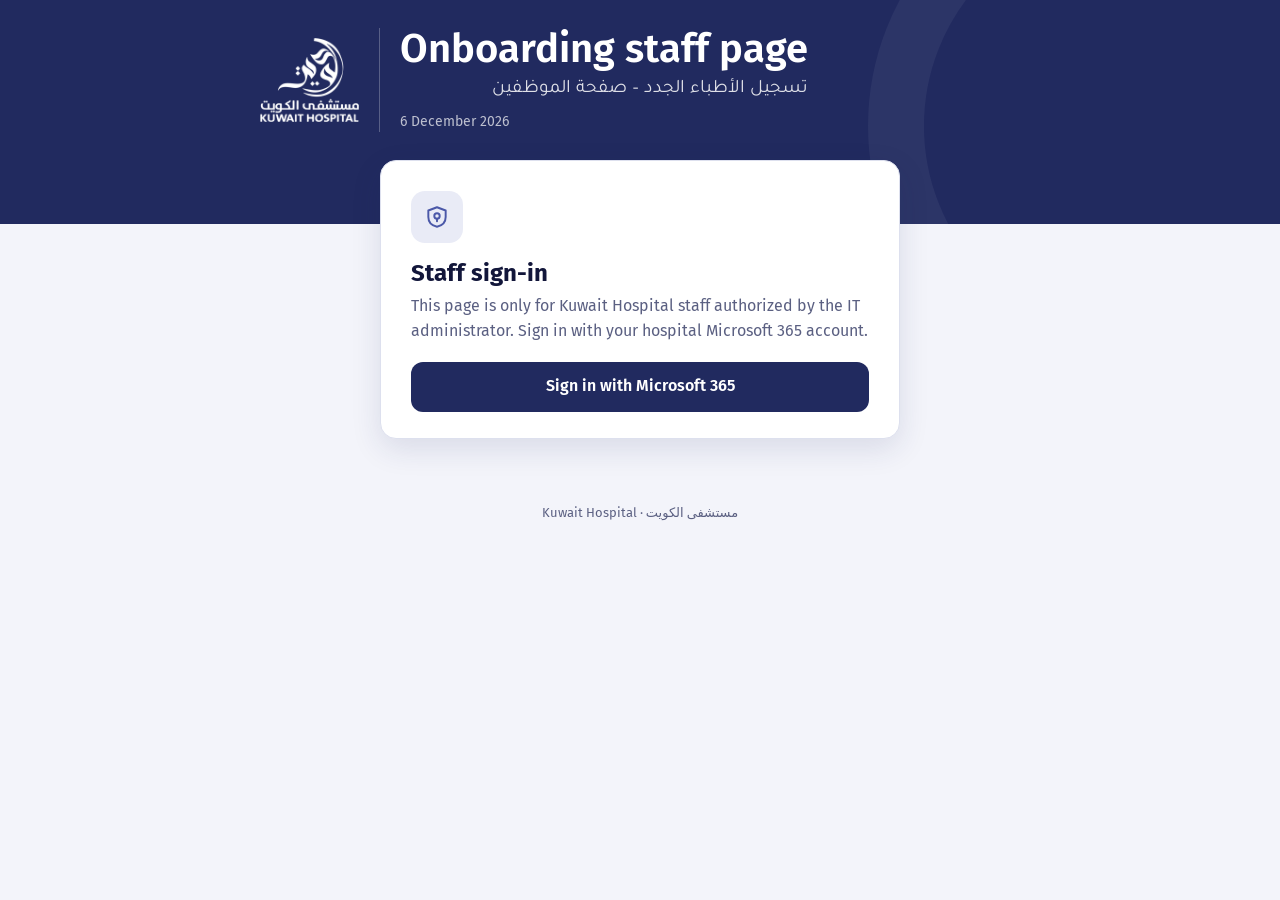
==== hr.html @ 42d32848 "Add files via upload" ====
<!DOCTYPE html>
<html lang="en">
<head>
<meta charset="utf-8">
<meta name="viewport" content="width=device-width,initial-scale=1">
<title>Onboarding Staff Page – Kuwait Hospital</title>
<meta name="robots" content="noindex,nofollow">
<link rel="icon" type="image/png" href="logo-navy.png">
<link rel="preconnect" href="https://fonts.googleapis.com">
<link rel="preconnect" href="https://fonts.gstatic.com" crossorigin>
<link href="https://fonts.googleapis.com/css2?family=Fira+Sans:wght@400;500;600;700&family=Tajawal:wght@400;500;700&display=swap" rel="stylesheet">
<link rel="stylesheet" href="style.css?v=20261116d">
<style>
main.wide{max-width:1000px}
.toolbar{display:flex;gap:10px;align-items:center;flex-wrap:wrap;margin-bottom:14px}
.toolbar input{max-width:320px}
.toolbar .sp{flex:1}
.toolbar a.btn{text-decoration:none;min-height:44px;font-size:15px;padding:0 16px}
.count{font-size:14px;color:var(--muted)}
.loading{padding:28px 22px;color:var(--muted);text-align:center}
</style>
</head>
<body>
<header class="cover">
 <div class="top">
  <img src="logo-white.png" alt="Kuwait Hospital">
  <div class="sep"></div>
  <div>
   <h1>Onboarding staff page</h1>
   <div class="ar" lang="ar" dir="rtl">تسجيل الأطباء الجدد – صفحة الموظفين</div>
   <div class="date" id="today"></div>
  </div>
 </div>
</header>

<main class="wide">
 <div class="gate" id="sLogin">
  <div class="ico"><svg width="26" height="26" viewBox="0 0 24 24" fill="none" stroke="currentColor" stroke-width="1.8" stroke-linecap="round" stroke-linejoin="round"><path d="M12 3 4 6v6c0 5 3.5 8 8 9 4.5-1 8-4 8-9V6z"/><circle cx="12" cy="11" r="2.5"/><path d="M12 13.5V16"/></svg></div>
  <h2>Staff sign-in</h2>
  <p>This page is only for Kuwait Hospital staff authorized by the IT administrator. Sign in with your hospital Microsoft 365 account.</p>
  <button class="btn" type="button" id="msBtn" style="margin-top:0"><span class="spin"></span><span>Sign in with Microsoft 365</span></button>
  <div class="alert err" id="sErr"></div>
 </div>

 <div id="sApp" style="display:none">
  <div class="who"><span class="av" id="meAv"></span><span><b id="meN"></b><br><span style="color:var(--muted)" id="meE"></span></span><span class="role" id="meR"></span><button class="btn ghost" type="button" id="outBtn">Sign out</button></div>

  <div class="toolbar">
   <input type="text" id="search" placeholder="Search name or email" aria-label="Search invitees">
   <span class="count" id="count"></span>
   <span class="sp"></span>
   <a class="btn ghost" id="spLink" href="#" target="_blank" rel="noopener">Open SharePoint</a>
   <a class="btn ghost" id="entraLink" href="https://entra.microsoft.com/#view/Microsoft_AAD_IAM/StartboardApplicationsMenuBlade/~/AppAppsPreview" target="_blank" rel="noopener" style="display:none">Manage access</a>
   <button class="btn ghost" type="button" id="refresh" style="min-height:44px;font-size:15px;padding:0 16px">Refresh</button>
  </div>

  <div class="hr">
   <form class="bar2" id="fInv" novalidate>
    <div><label for="invN">Doctor's name</label><input type="text" id="invN" placeholder="Dr. Full Name"></div>
    <div><label for="invE">Email (KH or private)</label><input type="text" id="invE" placeholder="name@gmail.com"></div>
    <button class="btn" type="submit" id="invBtn"><span class="spin"></span><span>Register and send invite</span></button>
    <div class="alert info" id="invOk" style="flex-basis:100%;margin-top:0"></div>
    <div class="alert err" id="invErr" style="flex-basis:100%;margin-top:0"></div>
   </form>
   <table class="stack"><thead><tr><th>Doctor</th><th>Email</th><th>Registered</th><th>Status</th><th></th></tr></thead><tbody id="invRows"></tbody></table>
   <div class="loading" id="loading">Loading…</div>
   <div class="hint2">Only emails listed here can receive a code. The invitation email goes out automatically within a minute. "Submitted" doctors can't open the form again.</div>
  </div>
 </div>
</main>
<footer>Kuwait Hospital · مستشفى الكويت</footer>
<script src="config.js?v=20261116d"></script>
<script src="vendor/msal-browser.min.js"></script>
<script src="hr.js?v=20261116d"></script>
</body>
</html>
---- style.css ----
/* VOICE: calm, clinical, welcoming — a hospital credentialing packet.
   IDEA: a physician's intake folder: navy cover, white pages, tabbed sections.
   PICTURE: the form itself, under a navy cover band carrying the hospital logo.
   COLOUR and TYPE: Kuwait Hospital navy #212A5F, pale indigo paper, indigo accent; Fira Sans + Tajawal.
   LAYOUT: one calm column of section cards, sticky progress bar, success receipt. */
:root{color-scheme:light dark;
--navy:#212A5F;--accent:light-dark(#4B58A8,#A3ADF0);
--bg:light-dark(#F3F4FA,#0A0D24);--card:light-dark(#fff,#12173A);--ink:light-dark(#12163A,#EEF0FA);
--muted:light-dark(#5B6082,#A0A5C8);--line:light-dark(#DDE0EE,#262C5A);--field:light-dark(#F7F8FC,#0F1433);
--soft:light-dark(#E9EBF6,#1A2050);--err:light-dark(#B42318,#FF8A80);--ok:light-dark(#127A3E,#6EE7A0)}
:root[data-theme=light]{color-scheme:light}:root[data-theme=dark]{color-scheme:dark}
*{box-sizing:border-box;min-width:0}
body{margin:0;background:var(--bg);color:var(--ink);font:16px/1.55 "Fira Sans",system-ui,sans-serif;overflow-x:clip}
.ar,[lang=ar]{font-family:"Tajawal","Fira Sans",sans-serif}
header.cover{background:var(--navy);color:#fff;padding:28px max(5vw,16px) 92px;position:relative;overflow:hidden}
.cover::after{content:"";position:absolute;right:-120px;top:-140px;width:420px;height:420px;border-radius:50%;border:56px solid rgba(255,255,255,.05)}
.top{max-width:760px;margin:0 auto;display:flex;align-items:center;gap:20px;position:relative;z-index:1}
.top img{height:84px;width:auto;flex:none}
.top .sep{width:1px;align-self:stretch;background:rgba(255,255,255,.25)}
.top h1{margin:0;font-size:clamp(26px,4.4vw,40px);line-height:1.08;font-weight:600;text-wrap:balance}
.top .ar{font-size:19px;opacity:.85;margin-top:4px}
.top .date{font-size:14px;opacity:.7;margin-top:6px}
main{max-width:760px;margin:-64px auto 0;padding:0 16px 64px;position:relative;z-index:2}
.intro{background:var(--card);border-radius:16px;padding:22px 26px;border:1px solid var(--line);box-shadow:0 10px 30px rgba(33,42,95,.12)}
.intro p{margin:0;color:var(--muted)}
.chips{display:flex;flex-wrap:wrap;gap:8px;margin-top:14px}
.chips span{background:var(--soft);color:var(--accent);font-size:13px;font-weight:500;padding:4px 12px;border-radius:999px}
.prog{position:sticky;top:0;transition:top .25s;z-index:5;background:var(--bg);padding:14px 0 10px;margin-top:6px}
.prog .row{display:flex;justify-content:space-between;font-size:13px;color:var(--muted);margin-bottom:6px}
.bar{height:6px;background:var(--line);border-radius:6px;overflow:hidden}
.bar i{display:block;height:100%;width:0;background:var(--accent);border-radius:6px;transition:width .35s}
section.card{background:var(--card);border:1px solid var(--line);border-radius:16px;margin-top:18px;overflow:hidden}
.sh{display:flex;align-items:center;gap:14px;padding:18px 26px;background:var(--soft);border-bottom:1px solid var(--line)}
.sh b{flex:none;width:36px;height:36px;border-radius:10px;background:var(--navy);color:#fff;display:grid;place-items:center;font-weight:600}
.sh h2{margin:0;font-size:20px;font-weight:600;line-height:1.2}
.sh small{display:block;color:var(--muted);font-size:13px;font-weight:400}
.body{padding:8px 26px 24px}
.q{padding-top:20px}
.q>label,.q>.lbl{display:block;font-weight:500;margin-bottom:4px}
.req{color:var(--err);margin-left:2px}
.opt{color:var(--muted);font-weight:400;font-size:14px}
.hint{font-size:14px;color:var(--muted);margin:0 0 8px}
input[type=text],input[type=number],textarea{width:100%;font:inherit;font-size:16px;color:var(--ink);background:var(--field);border:1.5px solid var(--line);border-radius:10px;padding:11px 14px;min-height:46px;transition:border-color .15s,box-shadow .15s}
textarea{min-height:110px;resize:vertical}
input:focus,textarea:focus{outline:none;border-color:var(--accent);box-shadow:0 0 0 4px color-mix(in srgb,var(--accent) 18%,transparent)}
.bad input,.bad textarea,.bad .drop,.bad .pills{border-color:var(--err)!important}
.msg{display:none;color:var(--err);font-size:14px;margin-top:6px}.bad .msg{display:block}
.pills{display:flex;flex-wrap:wrap;gap:8px;border:1.5px solid transparent;border-radius:12px}
.pills label{cursor:pointer}
.pills input{position:absolute;opacity:0;pointer-events:none}
.pills span{display:inline-flex;align-items:center;min-height:44px;padding:0 18px;border:1.5px solid var(--line);border-radius:999px;background:var(--field);font-weight:500;transition:.15s}
.pills input:checked+span{background:var(--navy);border-color:var(--navy);color:#fff}
.pills input:focus-visible+span{box-shadow:0 0 0 4px color-mix(in srgb,var(--accent) 25%,transparent)}
.three{display:grid;grid-template-columns:repeat(3,minmax(0,1fr));gap:10px}
.three div{position:relative}
.three em{position:absolute;left:12px;top:-9px;background:var(--card);padding:0 6px;font-size:12px;color:var(--muted);font-style:normal}
.drop{border:1.5px dashed color-mix(in srgb,var(--accent) 55%,var(--line));border-radius:12px;background:var(--field);padding:18px;text-align:center;cursor:pointer;transition:.15s;position:relative}
.drop:hover,.drop.over{background:var(--soft);border-color:var(--accent)}
.drop input{position:absolute;inset:0;opacity:0;cursor:pointer}
.drop svg{width:28px;height:28px;color:var(--accent)}
.drop strong{display:block;color:var(--accent);font-weight:600}
.drop small{color:var(--muted);font-size:13px}
.files{list-style:none;margin:8px 0 0;padding:0;display:grid;gap:6px}
.files li{display:flex;align-items:center;gap:10px;background:var(--soft);border-radius:10px;padding:8px 8px 8px 12px;font-size:14px}
.files li span{flex:1;overflow:hidden;text-overflow:ellipsis;white-space:nowrap}
.files li small{color:var(--muted);white-space:nowrap}
.files button{border:0;background:none;color:var(--muted);width:36px;height:36px;border-radius:8px;cursor:pointer;font-size:20px;line-height:1}
.files button:hover{background:var(--line);color:var(--err)}
.actions{display:flex;flex-wrap:wrap;align-items:center;justify-content:space-between;gap:12px;margin-top:22px}
.actions p{margin:0;font-size:13px;color:var(--muted);max-width:420px}
.btn{font:inherit;font-weight:600;font-size:16px;border:0;border-radius:12px;padding:0 28px;min-height:50px;background:var(--navy);color:#fff;cursor:pointer;display:inline-flex;align-items:center;gap:10px;transition:transform .1s,filter .15s}
:root[data-theme=dark] .btn,.btn.alt{background:var(--accent);color:#0A0D24}
@media(prefers-color-scheme:dark){:root:not([data-theme=light]) .btn{background:var(--accent);color:#0A0D24}}
.btn:hover{filter:brightness(1.12)}.btn:active{transform:translateY(1px)}
.btn:disabled{opacity:.6;cursor:wait}
.btn.ghost{background:transparent;color:var(--accent);border:1.5px solid var(--line)}
.spin{width:18px;height:18px;border:2.5px solid rgba(255,255,255,.4);border-top-color:#fff;border-radius:50%;animation:r .8s linear infinite;display:none}
.busy .spin{display:inline-block}
@keyframes r{to{transform:rotate(360deg)}}
.done{display:none;background:var(--card);border:1px solid var(--line);border-radius:16px;margin-top:18px;padding:32px 26px;text-align:center}
.done .tick{width:64px;height:64px;border-radius:50%;background:color-mix(in srgb,var(--ok) 15%,transparent);color:var(--ok);display:grid;place-items:center;margin:0 auto 12px}
.done h2{margin:0 0 6px;font-size:26px}
.done .ref{display:inline-block;margin:8px 0 18px;font-weight:600;background:var(--soft);color:var(--accent);padding:6px 14px;border-radius:8px}
.sum{text-align:left;border-top:1px solid var(--line);margin-top:6px}
.sum div{display:grid;grid-template-columns:200px minmax(0,1fr);gap:12px;padding:10px 0;border-bottom:1px solid var(--line);font-size:15px}
.sum dt{color:var(--muted)}.sum dd{margin:0;white-space:pre-line}
.note{font-size:13px;color:var(--muted);margin-top:14px}
footer{text-align:center;font-size:13px;color:var(--muted);padding:0 16px 32px}
/* demo bar */
.demo{background:light-dark(#fff,#0F1433);border-bottom:1px solid var(--line);position:relative;z-index:10}
.demo .in{max-width:1000px;margin:0 auto;padding:8px 16px;display:flex;align-items:center;gap:8px;flex-wrap:wrap}
.demo .tag{font-size:12px;font-weight:600;color:#fff;background:var(--accent);padding:3px 10px;border-radius:6px}
.demo a{font-size:14px;font-weight:500;color:var(--muted);text-decoration:none;padding:8px 12px;border-radius:8px;min-height:36px;display:inline-flex;align-items:center;gap:6px}
.demo a.on{background:var(--soft);color:var(--accent)}
.demo a .dot{width:8px;height:8px;border-radius:50%;background:var(--err);display:none}
.demo a .dot.show{display:inline-block}

/* gate */
.gate{background:var(--card);border:1px solid var(--line);border-radius:16px;padding:30px 30px 26px;box-shadow:0 10px 30px rgba(33,42,95,.12);max-width:520px;margin:0 auto}
.gate h2{margin:0 0 6px;font-size:24px;line-height:1.2}
.gate p{margin:0 0 18px;color:var(--muted)}
.gate .ico{width:52px;height:52px;border-radius:14px;background:var(--soft);color:var(--accent);display:grid;place-items:center;margin-bottom:16px}
.gate .btn{width:100%;justify-content:center;margin-top:16px}
.gate .link{background:none;border:0;font:inherit;color:var(--accent);font-weight:500;cursor:pointer;padding:8px 0;min-height:40px}
.gate .link:disabled{color:var(--muted);cursor:default}
.gate .foot{display:flex;justify-content:space-between;align-items:center;margin-top:10px;font-size:14px;color:var(--muted);flex-wrap:wrap;gap:4px}
.otp{display:grid;grid-template-columns:repeat(6,minmax(0,1fr));gap:8px}
.otp input{width:100%;font:inherit;color:var(--ink);background:var(--field);border:1.5px solid var(--line);border-radius:10px;text-align:center;font-size:24px!important;font-weight:600;padding:0!important;height:58px}
.alert{border-radius:10px;padding:10px 14px;font-size:14px;margin-top:14px;display:none}
.alert.show{display:block}
.alert.err{background:color-mix(in srgb,var(--err) 12%,transparent);color:var(--err)}
.alert.info{background:var(--soft);color:var(--accent)}
.dnote{margin-top:14px;font-size:13px;border:1px dashed var(--accent);border-radius:10px;padding:10px 12px;color:var(--muted)}
.dnote b{color:var(--accent)}
.dnote button{font:inherit;font-size:13px;border:0;background:var(--soft);color:var(--accent);border-radius:6px;padding:3px 8px;margin:2px 2px 0 0;cursor:pointer}
.session{display:flex;align-items:center;gap:10px;flex-wrap:wrap;background:color-mix(in srgb,var(--ok) 10%,var(--card));border:1px solid color-mix(in srgb,var(--ok) 30%,transparent);color:var(--ink);border-radius:12px;padding:10px 14px;font-size:14px;margin-top:14px}
.session svg{color:var(--ok);flex:none}
.session .t{margin-left:auto;font-weight:600;color:var(--ok);white-space:nowrap}
/* mock email */
.mail{width:100%;max-width:640px;margin:0 auto;background:var(--card);border:1px solid var(--line);border-radius:14px;overflow:hidden;box-shadow:0 10px 30px rgba(33,42,95,.12)}
.mail .meta{padding:16px 22px;border-bottom:1px solid var(--line);font-size:14px;color:var(--muted)}
.mail .meta b{color:var(--ink);font-weight:600}
.mail .meta .sub{font-size:18px;color:var(--ink);font-weight:600;margin-bottom:6px}
.mbody{background:#F3F4FA;padding:24px}
.mcard{background:#fff;color:#12163A;max-width:480px;margin:0 auto;border-radius:12px;overflow:hidden}
.mcard .mh{background:#212A5F;padding:18px;text-align:center}
.mcard .mh img{height:64px}
.mcard .mc{padding:24px;text-align:center}
.mcard .code{font-size:38px;letter-spacing:10px;font-weight:700;color:#212A5F;background:#E9EBF6;border-radius:10px;padding:12px 0 12px 10px;margin:14px 0}
.mcard small{color:#5B6082;font-size:13px}
.empty{text-align:center;color:var(--muted);padding:48px 16px}
/* HR list */
.hr{background:var(--card);border:1px solid var(--line);border-radius:16px;overflow:hidden}
.hr .bar2{display:flex;gap:10px;align-items:end;flex-wrap:wrap;padding:18px 22px;background:var(--soft);border-bottom:1px solid var(--line)}
.hr .bar2 div{flex:1 1 200px}
.hr .bar2 label{font-size:13px;color:var(--muted);display:block;margin-bottom:4px}
.hr .bar2 .btn{min-height:46px}
table{width:100%;border-collapse:collapse;font-size:15px}
th,td{text-align:left;padding:12px 22px;border-bottom:1px solid var(--line)}
th{font-size:13px;color:var(--muted);font-weight:500}
.st{display:inline-block;font-size:13px;font-weight:600;padding:3px 10px;border-radius:999px;white-space:nowrap}
.st.Invited{background:var(--soft);color:var(--accent)}
.st.Verified{background:color-mix(in srgb,#C27C0E 15%,transparent);color:light-dark(#8A5A0A,#F5C26B)}
.st.Submitted{background:color-mix(in srgb,var(--ok) 14%,transparent);color:var(--ok)}
.st.Blocked{background:color-mix(in srgb,var(--err) 12%,transparent);color:var(--err)}
.hint2{font-size:13px;color:var(--muted);padding:12px 22px}

.done .tick{width:76px;height:76px;animation:pop .5s cubic-bezier(.2,1.4,.4,1)}
@keyframes pop{from{transform:scale(.4);opacity:0}to{transform:scale(1);opacity:1}}
.done h2{font-size:clamp(26px,4vw,34px);line-height:1.1;text-wrap:balance}
.next{text-align:left;background:var(--soft);border-radius:14px;padding:18px 22px;margin:4px 0 16px}
.next h3{margin:0 0 10px;font-size:17px}
.next ol{margin:0;padding:0;list-style:none;counter-reset:n;display:grid;gap:10px}
.next li{counter-increment:n;display:grid;grid-template-columns:28px minmax(0,1fr);gap:10px;font-size:15px}
.next li::before{content:counter(n);width:28px;height:28px;border-radius:8px;background:var(--navy);color:#fff;display:grid;place-items:center;font-weight:600;font-size:14px}
.mailnote{display:flex;gap:10px;align-items:flex-start;text-align:left;font-size:14px;color:var(--muted);border:1px solid var(--line);border-radius:12px;padding:12px 14px;margin-bottom:14px}
.mailnote svg{flex:none;color:var(--accent);margin-top:1px}.mailnote b{color:var(--ink);word-break:break-all}
.sumd{text-align:left;margin-bottom:10px}
.sumd summary{cursor:pointer;font-weight:500;color:var(--accent);padding:10px 0;min-height:44px}
td[data-l=Added],td[data-l=Registered]{white-space:nowrap}
@media(min-width:601px){#v-hr th,#v-hr td{padding:12px 14px}#v-hr th:first-child,#v-hr td:first-child{padding-left:22px}td[data-l=Doctor],td[data-l=Name]{min-width:150px}.rm{white-space:nowrap}}
.mail .meta span{color:var(--muted);font-size:13px}
.mbtn{font:inherit;font-weight:600;background:#212A5F;color:#fff;border:0;border-radius:10px;padding:0 26px;min-height:48px;cursor:pointer}
.mqr{display:flex;align-items:center;gap:16px;background:#F3F4FA;border-radius:12px;padding:14px;margin:16px 0;font-size:14px}
.mqr img{width:120px;height:120px;flex:none;border-radius:8px;background:#fff}
.msteps{font-size:14px}.msteps ol{margin:6px 0 0;padding-left:20px}.msteps li{margin:3px 0}
.mcard .mc p{color:#12163A}
/* staff sign-in + access */
.acct{display:grid;gap:8px;margin-top:6px}
.acct button{display:flex;align-items:center;gap:12px;width:100%;text-align:left;font:inherit;background:var(--field);border:1.5px solid var(--line);border-radius:12px;padding:10px 14px;min-height:56px;cursor:pointer;color:var(--ink)}
.acct button:hover{border-color:var(--accent);background:var(--soft)}
.av{flex:none;width:36px;height:36px;border-radius:50%;background:var(--navy);color:#fff;display:grid;place-items:center;font-weight:600;font-size:14px}
.acct small{display:block;color:var(--muted);font-size:13px;word-break:break-all}
.acct em{margin-left:auto;font-style:normal;font-size:12px;color:var(--muted);white-space:nowrap}
.who{display:flex;align-items:center;gap:12px;flex-wrap:wrap;background:var(--card);border:1px solid var(--line);border-radius:12px;padding:10px 14px;margin-bottom:14px;font-size:14px}
.who .role{font-size:12px;font-weight:600;padding:2px 8px;border-radius:6px;background:var(--soft);color:var(--accent)}
.who .btn{margin-left:auto;min-height:38px;padding:0 14px;font-size:14px}
.tabs{display:flex;gap:6px;margin-bottom:14px;flex-wrap:wrap}
.tabs button{font:inherit;font-weight:500;font-size:15px;border:1.5px solid var(--line);background:var(--card);color:var(--muted);border-radius:10px;padding:0 16px;min-height:42px;cursor:pointer}
.tabs button.on{background:var(--navy);border-color:var(--navy);color:#fff}
select{font:inherit;font-size:16px;color:var(--ink);background:var(--field);border:1.5px solid var(--line);border-radius:10px;padding:0 12px;min-height:46px;width:100%}
.rm{border:0;background:none;color:var(--err);font:inherit;font-size:14px;font-weight:500;cursor:pointer;padding:6px 8px;border-radius:8px;min-height:36px}
.rm:hover{background:color-mix(in srgb,var(--err) 10%,transparent)}
.rm:disabled{color:var(--muted);cursor:default;background:none}
.bar2 .err2{flex-basis:100%;color:var(--err);font-size:14px;display:none}.bar2 .err2.show{display:block}
.sbar{position:fixed;top:0;left:0;right:0;z-index:30;background:var(--navy);color:#fff;box-shadow:0 4px 16px rgba(10,13,38,.25);transform:translateY(-110%);transition:transform .25s ease}
.sbar.show{transform:none}
.sbar .in{max-width:1000px;margin:0 auto;padding:0 16px;display:flex;align-items:center;gap:14px;height:60px}
.sbar img{height:38px;width:auto;flex:none}
.sbar .sep{width:1px;height:28px;background:rgba(255,255,255,.25);flex:none}
.sbar b{font-size:17px;font-weight:600;white-space:nowrap}
.sbar .ar{font-size:15px;opacity:.8;white-space:nowrap}
.sbar .who{margin-left:auto;font-size:13px;background:rgba(255,255,255,.12);padding:5px 12px;border-radius:999px;max-width:45%;overflow:hidden;text-overflow:ellipsis;white-space:nowrap}
.sbar .who:empty{display:none}
.sb-on .prog{top:60px}
@media(max-width:600px){.sbar .ar,.sbar .sep{display:none}.sbar b{font-size:15px}.sbar img{height:32px}.sbar .who{display:none}}
@media(prefers-reduced-motion:reduce){.sbar{transition:none}}
@media(max-width:600px){
 .gate{padding:24px 18px}.otp{gap:6px}.otp input{height:50px;font-size:20px!important}
 .mbody{padding:14px}.mqr{flex-direction:column;text-align:center}
 .stack thead{display:none}.stack tr{display:grid;padding:10px 0;border-bottom:1px solid var(--line)}.stack td{display:flex;justify-content:space-between;gap:12px;border:0;text-align:right;word-break:break-all}.stack td::before{content:attr(data-l);text-align:left;word-break:normal}
 .demo a{padding:6px 8px;font-size:13px}
 th,td{padding:10px 14px}.stack td{padding:4px 14px}.stack td::before{color:var(--muted);font-size:13px}
 header.cover{padding-bottom:84px}
 .top{flex-direction:column;align-items:flex-start;gap:12px}.top .sep{display:none}.top img{height:64px}
 .intro,.body{padding-left:18px;padding-right:18px}.sh{padding:16px 18px}
 .three{grid-template-columns:minmax(0,1fr);gap:16px}
 .sum div{grid-template-columns:minmax(0,1fr);gap:2px}
 .btn{width:100%;justify-content:center}
}
@media(prefers-reduced-motion:reduce){*{transition:none!important;animation:none!important}}
.pair{display:grid;grid-template-columns:repeat(2,minmax(0,1fr));gap:0 20px;align-items:start}
@media(max-width:600px){.pair{grid-template-columns:minmax(0,1fr)}}
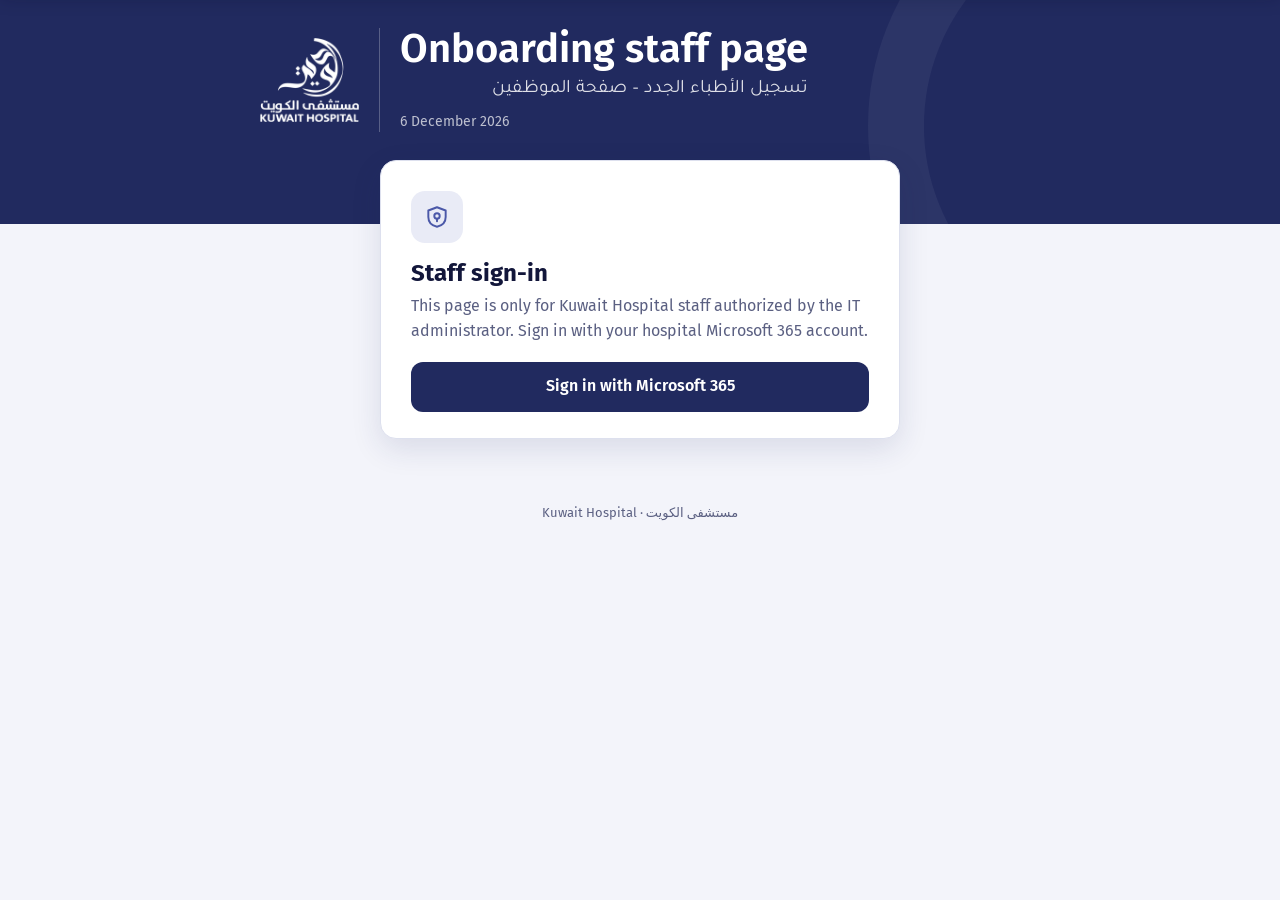
==== commit 73e66f9f: "Add files via upload" ====
--- a/hr.html
+++ b/hr.html
@@ -9,7 +9,7 @@
 <link rel="preconnect" href="https://fonts.googleapis.com">
 <link rel="preconnect" href="https://fonts.gstatic.com" crossorigin>
 <link href="https://fonts.googleapis.com/css2?family=Fira+Sans:wght@400;500;600;700&family=Tajawal:wght@400;500;700&display=swap" rel="stylesheet">
-<link rel="stylesheet" href="style.css?v=20261116d">
+<link rel="stylesheet" href="style.css?v=20261116f">
 <style>
 main.wide{max-width:1000px}
 .toolbar{display:flex;gap:10px;align-items:center;flex-wrap:wrap;margin-bottom:14px}
@@ -21,6 +21,7 @@
 </style>
 </head>
 <body>
+<div class="sbar" id="sbar" aria-hidden="true"><div class="in"><img src="logo-white.png" alt=""><span class="sep"></span><b>Onboarding staff page</b><span class="ar" lang="ar" dir="rtl">تسجيل الأطباء الجدد – صفحة الموظفين</span><span class="who" id="sbWho"></span></div></div>
 <header class="cover">
  <div class="top">
   <img src="logo-white.png" alt="Kuwait Hospital">
@@ -69,8 +70,13 @@
  </div>
 </main>
 <footer>Kuwait Hospital · مستشفى الكويت</footer>
-<script src="config.js?v=20261116d"></script>
+<script src="config.js?v=20261116f"></script>
 <script src="vendor/msal-browser.min.js"></script>
-<script src="hr.js?v=20261116d"></script>
+<script src="hr.js?v=20261116f"></script>
+<script>
+(function(){var bar=document.getElementById('sbar'),cov=document.querySelector('header.cover');
+function f(){var show=cov.getBoundingClientRect().bottom<70;bar.classList.toggle('show',show);bar.setAttribute('aria-hidden',show?'false':'true');}
+window.addEventListener('scroll',f,{passive:true});window.addEventListener('resize',f);f();})();
+</script>
 </body>
 </html>
--- a/style.css
+++ b/style.css
@@ -211,3 +211,8 @@
 @media(prefers-reduced-motion:reduce){*{transition:none!important;animation:none!important}}
 .pair{display:grid;grid-template-columns:repeat(2,minmax(0,1fr));gap:0 20px;align-items:start}
 @media(max-width:600px){.pair{grid-template-columns:minmax(0,1fr)}}
+/* sticky bar: centred title */
+.sbar .in{justify-content:center;position:static}
+.sbar{display:block}
+.sbar .who{position:absolute;right:24px;top:50%;transform:translateY(-50%);margin-left:0;max-width:30%}
+@media(max-width:900px){.sbar .who{display:none}}
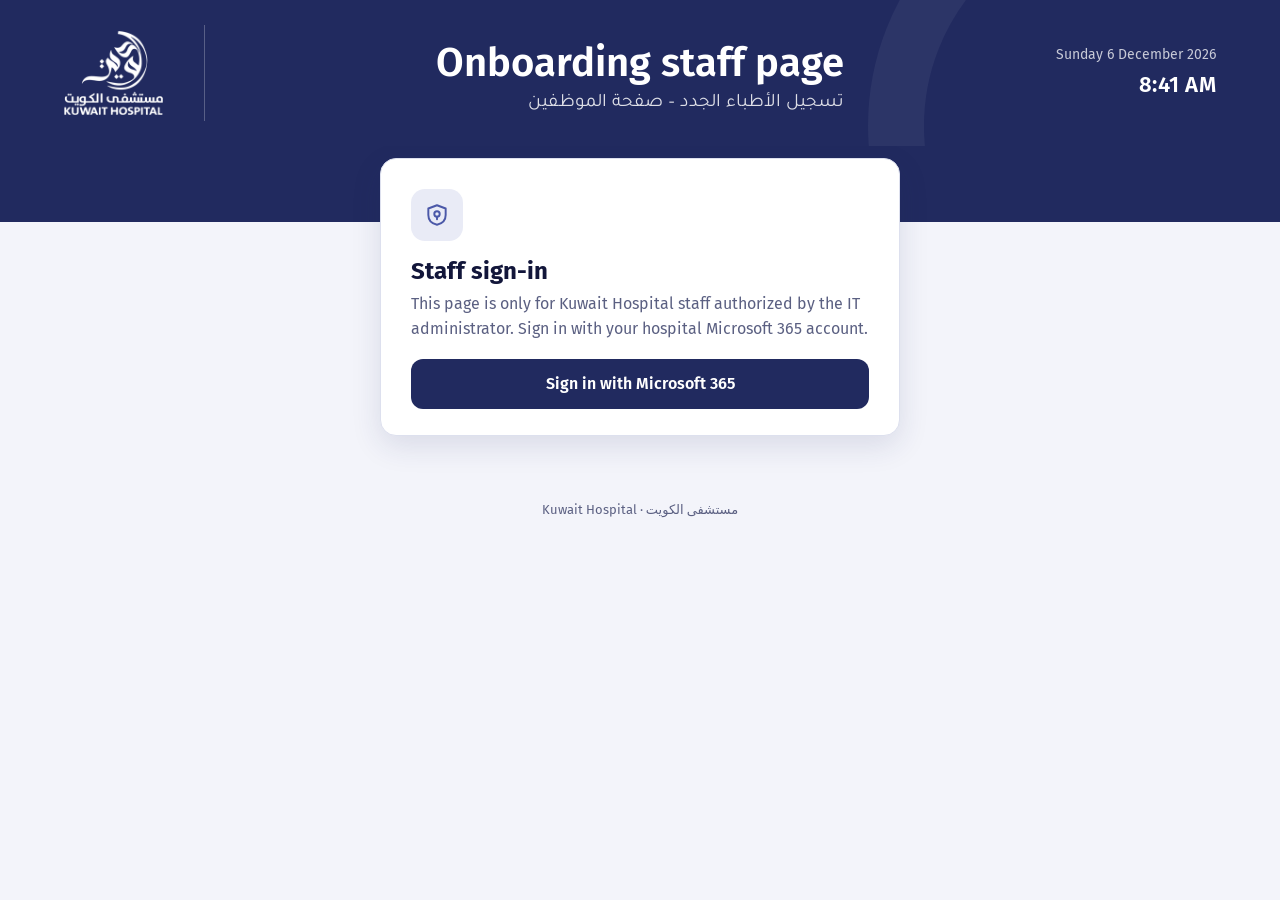
==== commit b73793b6: "Add files via upload" ====
--- a/hr.html
+++ b/hr.html
@@ -9,7 +9,7 @@
 <link rel="preconnect" href="https://fonts.googleapis.com">
 <link rel="preconnect" href="https://fonts.gstatic.com" crossorigin>
 <link href="https://fonts.googleapis.com/css2?family=Fira+Sans:wght@400;500;600;700&family=Tajawal:wght@400;500;700&display=swap" rel="stylesheet">
-<link rel="stylesheet" href="style.css?v=20261116f">
+<link rel="stylesheet" href="style.css?v=20261117d">
 <style>
 main.wide{max-width:1000px}
 .toolbar{display:flex;gap:10px;align-items:center;flex-wrap:wrap;margin-bottom:14px}
@@ -20,21 +20,35 @@
 .loading{padding:28px 22px;color:var(--muted);text-align:center}
 </style>
 </head>
-<body>
-<div class="sbar" id="sbar" aria-hidden="true"><div class="in"><img src="logo-white.png" alt=""><span class="sep"></span><b>Onboarding staff page</b><span class="ar" lang="ar" dir="rtl">تسجيل الأطباء الجدد – صفحة الموظفين</span><span class="who" id="sbWho"></span></div></div>
-<header class="cover">
+<body class="staff">
+<header class="cover hdr" id="hdr">
  <div class="top">
   <img src="logo-white.png" alt="Kuwait Hospital">
   <div class="sep"></div>
-  <div>
+  <div class="ttl">
    <h1>Onboarding staff page</h1>
    <div class="ar" lang="ar" dir="rtl">تسجيل الأطباء الجدد – صفحة الموظفين</div>
-   <div class="date" id="today"></div>
+   <div class="date" id="today" hidden></div>
   </div>
+  <div class="clock" id="clock" aria-live="off"><span id="ckD"></span><b id="ckT"></b></div>
  </div>
 </header>
+<div class="band" aria-hidden="true"></div>
 
-<main class="wide">
+<main class="wide three-col">
+<aside class="side" aria-label="Overview and filters">
+ <div class="pnl"><h3>Overview</h3><div class="stats">
+  <div class="stat"><b id="cInv">0</b><span>Total invited</span></div><div class="stat"><b id="cVer">0</b><span>Verified</span></div>
+  <div class="stat okc"><b id="cSub">0</b><span>Submitted</span></div><div class="stat warn"><b id="cLate">0</b><span>No reply 48 h+</span></div></div></div>
+ <div class="pnl"><h3>Filter</h3><div class="flt" id="flt">
+  <button type="button" class="on" data-f="All">All doctors <small id="fAll">0</small></button>
+  <button type="button" data-f="Invited">Invited <small id="fInvited">0</small></button>
+  <button type="button" data-f="Verified">Verified <small id="fVerified">0</small></button>
+  <button type="button" data-f="Submitted">Submitted <small id="fSubmitted">0</small></button>
+  <button type="button" data-f="Late">No reply 48 h+ <small id="fLate">0</small></button></div></div>
+ <div class="pnl lnk"><h3>Quick links</h3><a id="qSub" href="#" target="_blank" rel="noopener">Submissions list</a><a id="qDocs" href="#" target="_blank" rel="noopener">Documents library</a><a id="qAcc" href="https://entra.microsoft.com/#view/Microsoft_AAD_IAM/StartboardApplicationsMenuBlade/~/AppAppsPreview" target="_blank" rel="noopener" style="display:none">Manage staff access</a></div>
+</aside>
+<div class="mid">
  <div class="gate" id="sLogin">
   <div class="ico"><svg width="26" height="26" viewBox="0 0 24 24" fill="none" stroke="currentColor" stroke-width="1.8" stroke-linecap="round" stroke-linejoin="round"><path d="M12 3 4 6v6c0 5 3.5 8 8 9 4.5-1 8-4 8-9V6z"/><circle cx="12" cy="11" r="2.5"/><path d="M12 13.5V16"/></svg></div>
   <h2>Staff sign-in</h2>
@@ -68,15 +82,15 @@
    <div class="hint2">Only emails listed here can receive a code. The invitation email goes out automatically within a minute. "Submitted" doctors can't open the form again.</div>
   </div>
  </div>
+</div>
+<aside class="side det" aria-label="Doctor details">
+ <div class="pnl" id="det"><h3>Doctor details</h3><p class="empty">Click a doctor in the list to see their progress and documents.</p></div>
+</aside>
 </main>
 <footer>Kuwait Hospital · مستشفى الكويت</footer>
-<script src="config.js?v=20261116f"></script>
+<script src="config.js?v=20261117d"></script>
 <script src="vendor/msal-browser.min.js"></script>
-<script src="hr.js?v=20261116f"></script>
-<script>
-(function(){var bar=document.getElementById('sbar'),cov=document.querySelector('header.cover');
-function f(){var show=cov.getBoundingClientRect().bottom<70;bar.classList.toggle('show',show);bar.setAttribute('aria-hidden',show?'false':'true');}
-window.addEventListener('scroll',f,{passive:true});window.addEventListener('resize',f);f();})();
-</script>
+<script src="hr.js?v=20261117d"></script>
+<script src="header.js?v=20261117d"></script>
 </body>
 </html>
--- a/style.css
+++ b/style.css
@@ -216,3 +216,122 @@
 .sbar{display:block}
 .sbar .who{position:absolute;right:24px;top:50%;transform:translateY(-50%);margin-left:0;max-width:30%}
 @media(max-width:900px){.sbar .who{display:none}}
+/* large monitors (21"-27"): scale the whole page up so it is not tiny */
+@media(min-width:1700px){body{zoom:1.15}}
+@media(min-width:2200px){body{zoom:1.3}}
+@media(min-width:3000px){body{zoom:1.6}}
+
+/* ---------- shared header (both pages) ---------- */
+/* header shrinks into a sticky title bar */
+header.cover.hdr{position:sticky;top:0;z-index:20;padding:28px max(5vw,16px) 24px;transition:padding .25s ease,box-shadow .25s ease}
+.hdr .top{transition:gap .25s ease}
+.staff .hdr .top{max-width:1000px}
+.hdr .top img{transition:height .25s ease}
+.hdr .top h1{transition:font-size .25s ease}
+.band{background:var(--navy);height:68px}
+header.cover.hdr.compact{padding-top:10px;padding-bottom:10px;box-shadow:0 6px 18px rgba(10,13,38,.22)}
+.hdr.compact .top{justify-content:center;gap:14px}
+.hdr.compact .top img{height:44px}
+.hdr.compact .top h1{font-size:21px}
+.hdr.compact .top .ar{font-size:14px;margin-top:0}
+.hdr.compact .top .date{display:none}
+.hdr.compact .top .ttl{display:flex;align-items:baseline;gap:12px}
+@media(max-width:600px){.hdr.compact .top{flex-direction:row;align-items:center;justify-content:flex-start}.hdr.compact .top .sep{display:block}.hdr.compact .top .ar{display:none}.hdr.compact .top img{height:36px}.hdr.compact .top h1{font-size:18px}}
+.hdr .clock{margin-left:auto;text-align:right;display:flex;flex-direction:column;align-items:flex-end;gap:2px;align-self:center}
+.hdr .clock span{font-size:14px;opacity:.75}
+.hdr .clock b{font-size:22px;font-weight:600;letter-spacing:.5px}
+.hdr.compact .clock{display:none}
+header.cover.hdr{padding-bottom:14px}
+.band{height:76px}
+@media(max-width:600px){.hdr .clock{margin-left:0;align-self:flex-start;align-items:flex-start;text-align:left;flex-direction:row;gap:8px}.hdr .clock b{font-size:14px}}
+@media(prefers-reduced-motion:reduce){.hdr,.hdr *{transition:none!important}}
+@media(max-width:600px){.stack td{justify-content:flex-start;text-align:left;gap:0}.stack td::before{flex:none;width:96px}.stack td[data-l=""]::before{width:96px}}
+@media(max-width:1020px){.toolbar input{flex:1 1 100%;max-width:none}.toolbar .sp{flex:1}}
+@media(min-width:1280px){.staff main.wide,.staff .hdr .top{max-width:1120px}}
+@media(max-width:600px){.top .ar{text-align:left}}
+body:not(.staff) .hdr .top{max-width:960px}
+.hdr .clock span,.hdr .clock b{white-space:nowrap}
+.hdr .top h1{white-space:nowrap}
+@media(max-width:900px){.hdr .top h1{white-space:normal}}
+@media(min-width:601px) and (max-width:900px){body:not(.staff) .hdr .clock{display:none}}
+
+/* ---------- side panels on large screens (both pages) ---------- */
+.side{display:none}
+.pnl{background:var(--card);border:1px solid var(--line);border-radius:16px;padding:18px;margin-bottom:16px;box-shadow:0 6px 20px rgba(33,42,95,.06)}
+.pnl h3{margin:0 0 12px;font-size:13px;font-weight:600;letter-spacing:.06em;text-transform:uppercase;color:var(--muted)}
+.lim{font-size:13.5px;color:var(--muted);line-height:1.6}.lim b{color:var(--ink);font-weight:600}.lim a{color:var(--accent);font-weight:500;text-decoration:none}
+/* doctor form */
+@media(min-width:1400px){
+ body.form-on:not(.staff) .hdr .top{max-width:1400px}
+ body.form-on main.three-col{max-width:1400px;display:grid;grid-template-columns:260px minmax(0,760px) 300px;justify-content:center;gap:26px;align-items:start}
+ body.form-on .three-col .side{display:block;position:sticky;top:86px}
+ body.form-on .three-col .prog{display:none}
+}
+.steps{list-style:none;margin:0;padding:0}
+.steps li{display:flex;gap:12px;align-items:center;padding:10px 8px;border-radius:10px;font-size:15px;cursor:pointer}
+.steps li:hover{background:var(--soft)}
+.steps li.on{background:var(--soft);font-weight:600}
+.steps i{flex:none;width:28px;height:28px;border-radius:50%;display:grid;place-items:center;font-style:normal;font-size:13px;font-weight:600;background:var(--soft);color:var(--navy);border:1.5px solid var(--line)}
+.steps li.ok i{background:var(--ok);color:#fff;border-color:var(--ok)}
+.steps li.on i{background:var(--navy);color:#fff;border-color:var(--navy)}
+.steps small{display:block;font-weight:400;color:var(--muted);font-size:12.5px}
+.ring{display:flex;align-items:center;gap:14px;margin-top:14px;padding-top:14px;border-top:1px solid var(--line)}
+.ring b{font-size:28px;color:var(--navy)}.ring span{font-size:13px;color:var(--muted)}
+.ring .bar{flex:1;height:8px;border-radius:9px;background:var(--soft);overflow:hidden}.ring .bar i{display:block;height:100%;width:0;background:var(--accent);transition:width .3s}
+.chk{list-style:none;margin:0;padding:0}
+.chk li{display:flex;gap:10px;align-items:flex-start;padding:7px 0;font-size:14.5px;border-bottom:1px solid var(--line)}
+.chk li:last-child{border:0}
+.chk i{flex:none;width:20px;height:20px;border-radius:6px;border:1.5px solid var(--line);margin-top:2px;display:grid;place-items:center;font-style:normal;font-size:12px;color:transparent}
+.chk li.ok i{background:var(--ok);border-color:var(--ok);color:#fff}
+.chk li.ok{color:var(--muted)}
+.chk small{display:block;color:var(--muted);font-size:12.5px}
+/* staff page */
+@media(min-width:1400px){
+ .staff .hdr .top{max-width:1640px}
+ .staff main.wide.three-col{max-width:1640px;display:grid;grid-template-columns:260px minmax(0,1fr) 340px;gap:22px;align-items:start}
+ .staff.app-on .three-col .side{display:block;position:sticky;top:86px}
+}
+.stats{display:grid;grid-template-columns:1fr 1fr;gap:10px}
+.stat{background:var(--soft);border-radius:12px;padding:12px}
+.stat b{display:block;font-size:28px;line-height:1.1;color:var(--navy)}
+.stat span{font-size:13px;color:var(--muted)}
+.stat.warn b{color:#B4541A}.stat.okc b{color:var(--ok)}
+.flt{display:flex;flex-direction:column;gap:4px}
+.flt button{all:unset;cursor:pointer;display:flex;justify-content:space-between;padding:9px 12px;border-radius:10px;font-size:15px;color:var(--ink)}
+.flt button.on{background:var(--navy);color:#fff}
+.flt button:not(.on):hover{background:var(--soft)}
+.flt button:focus-visible{outline:2px solid var(--accent)}
+.flt small{opacity:.7}
+.lnk a{display:block;padding:8px 0;color:var(--accent);font-weight:500;text-decoration:none;border-bottom:1px solid var(--line)}
+.lnk a:last-child{border:0}
+.det .nm{font-size:20px;font-weight:600;margin:0}
+.det .em{color:var(--muted);font-size:14px;margin-bottom:12px;word-break:break-all}
+.det .empty{color:var(--muted);font-size:14px;margin:0}
+.tl{list-style:none;margin:0 0 14px;padding:0;border-left:2px solid var(--line)}
+.tl li{position:relative;padding:0 0 12px 16px;font-size:14px;color:var(--muted)}
+.tl li::before{content:"";position:absolute;left:-7px;top:4px;width:12px;height:12px;border-radius:50%;background:var(--line);border:2px solid var(--card)}
+.tl li.ok{color:var(--ink)}.tl li.ok::before{background:var(--ok)}
+.tl li small{display:block;color:var(--muted)}
+.kv{display:grid;grid-template-columns:110px 1fr;gap:6px 10px;font-size:14px;margin-bottom:10px}.kv span{color:var(--muted)}.kv b{font-weight:600;word-break:break-word}
+.det .btn{width:100%;justify-content:center;margin-top:8px;min-height:44px;font-size:15px;text-decoration:none}
+#invRows tr[data-row]{cursor:pointer}
+#invRows tr.sel td{background:var(--soft)}
+.st{display:inline-block;font-size:12px;font-weight:600;padding:3px 10px;border-radius:999px;background:var(--soft);color:var(--accent)}
+.st.Submitted{background:#E3F3EA;color:#1F7A4D}.st.Verified{background:#E8F0FB;color:#2B5DAA}.st.Late{background:#FBEFE6;color:#B4541A}
+/* header: logo + title centred, date/time on the right (computers and tablets) */
+@media(min-width:1280px){
+ .hdr .top{justify-content:center;position:static}
+ .hdr .clock{position:absolute;right:max(5vw,24px);top:50%;transform:translateY(-50%);margin:0;z-index:1}
+ body:not(.staff) .hdr .top{max-width:none}
+}
+@media(min-width:601px) and (max-width:1020px){
+ .staff .toolbar input{flex:1 1 100%;max-width:none}
+ .staff #invRows td:first-child{white-space:nowrap}
+ .staff th,.staff td{padding-left:14px;padding-right:14px}
+}
+/* large screens: logo on the left, title centred, date/time on the right */
+@media(min-width:1280px){
+ .hdr:not(.compact) .top{min-height:104px}
+ .hdr:not(.compact) .top img{position:absolute;left:max(5vw,24px);top:50%;transform:translateY(-50%)}
+ .hdr:not(.compact) .top .sep{position:absolute;left:calc(max(5vw,24px) + 140px);top:50%;transform:translateY(-50%);height:96px}
+}
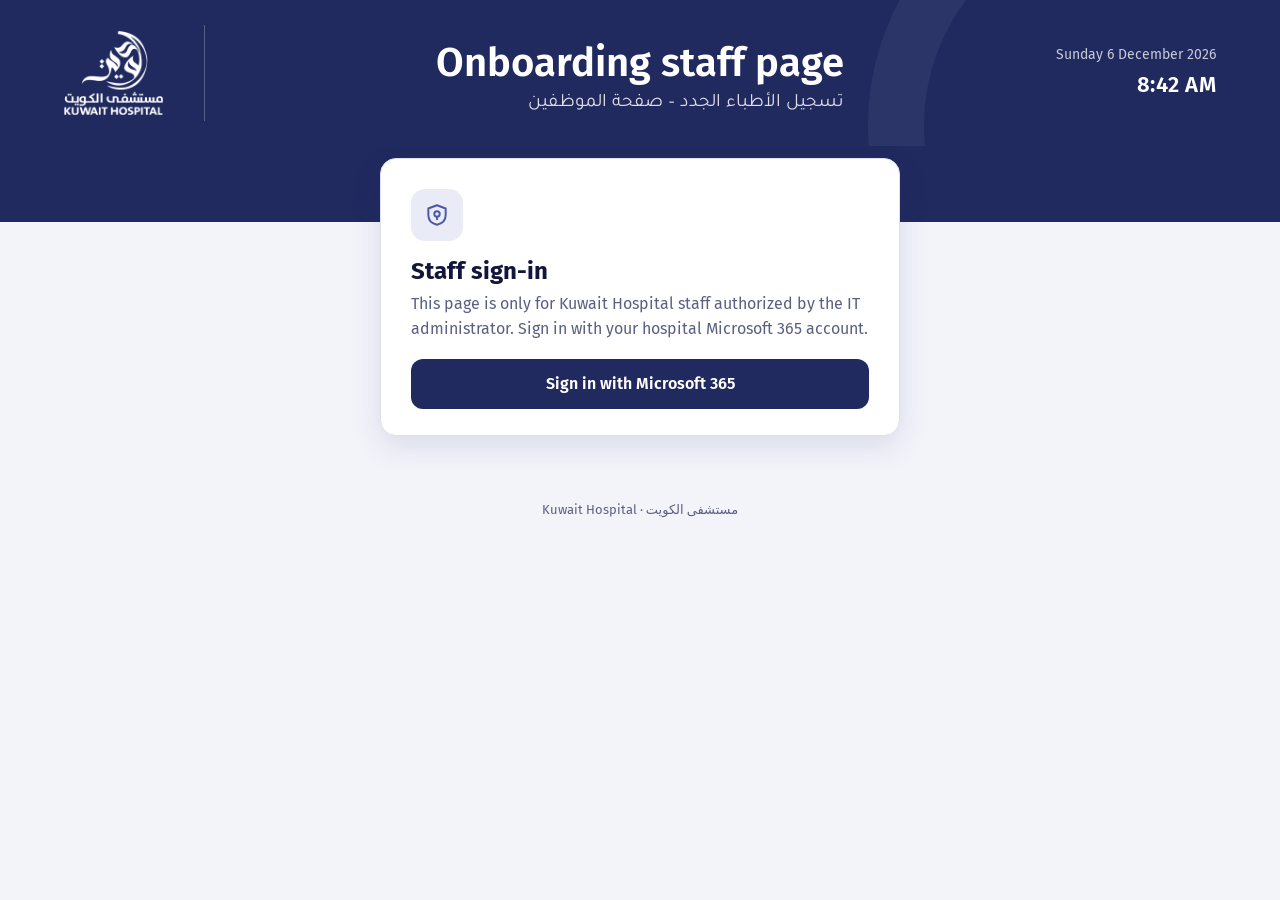
==== commit 13f9e765: "Add files via upload" ====
--- a/hr.html
+++ b/hr.html
@@ -9,7 +9,7 @@
 <link rel="preconnect" href="https://fonts.googleapis.com">
 <link rel="preconnect" href="https://fonts.gstatic.com" crossorigin>
 <link href="https://fonts.googleapis.com/css2?family=Fira+Sans:wght@400;500;600;700&family=Tajawal:wght@400;500;700&display=swap" rel="stylesheet">
-<link rel="stylesheet" href="style.css?v=20261117d">
+<link rel="stylesheet" href="style.css?v=20261117i">
 <style>
 main.wide{max-width:1000px}
 .toolbar{display:flex;gap:10px;align-items:center;flex-wrap:wrap;margin-bottom:14px}
@@ -37,15 +37,12 @@
 
 <main class="wide three-col">
 <aside class="side" aria-label="Overview and filters">
- <div class="pnl"><h3>Overview</h3><div class="stats">
-  <div class="stat"><b id="cInv">0</b><span>Total invited</span></div><div class="stat"><b id="cVer">0</b><span>Verified</span></div>
-  <div class="stat okc"><b id="cSub">0</b><span>Submitted</span></div><div class="stat warn"><b id="cLate">0</b><span>No reply 48 h+</span></div></div></div>
- <div class="pnl"><h3>Filter</h3><div class="flt" id="flt">
-  <button type="button" class="on" data-f="All">All doctors <small id="fAll">0</small></button>
-  <button type="button" data-f="Invited">Invited <small id="fInvited">0</small></button>
-  <button type="button" data-f="Verified">Verified <small id="fVerified">0</small></button>
-  <button type="button" data-f="Submitted">Submitted <small id="fSubmitted">0</small></button>
-  <button type="button" data-f="Late">No reply 48 h+ <small id="fLate">0</small></button></div></div>
+ <div class="pnl"><h3>Overview</h3><div class="stats" id="flt">
+  <button type="button" class="stat on" data-f="All"><b id="cInv">0</b><span>Total invited</span></button>
+  <button type="button" class="stat" data-f="Verified"><b id="cVer">0</b><span>Verified</span></button>
+  <button type="button" class="stat okc" data-f="Submitted"><b id="cSub">0</b><span>Submitted</span></button>
+  <button type="button" class="stat warn" data-f="Late"><b id="cLate">0</b><span>No reply 48 h+</span></button></div>
+  <p class="tip">Click a box to show only those doctors.</p></div>
  <div class="pnl lnk"><h3>Quick links</h3><a id="qSub" href="#" target="_blank" rel="noopener">Submissions list</a><a id="qDocs" href="#" target="_blank" rel="noopener">Documents library</a><a id="qAcc" href="https://entra.microsoft.com/#view/Microsoft_AAD_IAM/StartboardApplicationsMenuBlade/~/AppAppsPreview" target="_blank" rel="noopener" style="display:none">Manage staff access</a></div>
 </aside>
 <div class="mid">
@@ -88,9 +85,9 @@
 </aside>
 </main>
 <footer>Kuwait Hospital · مستشفى الكويت</footer>
-<script src="config.js?v=20261117d"></script>
+<script src="config.js?v=20261117i"></script>
 <script src="vendor/msal-browser.min.js"></script>
-<script src="hr.js?v=20261117d"></script>
-<script src="header.js?v=20261117d"></script>
+<script src="hr.js?v=20261117i"></script>
+<script src="header.js?v=20261117i"></script>
 </body>
 </html>
--- a/style.css
+++ b/style.css
@@ -335,3 +335,23 @@
  .hdr:not(.compact) .top img{position:absolute;left:max(5vw,24px);top:50%;transform:translateY(-50%)}
  .hdr:not(.compact) .top .sep{position:absolute;left:calc(max(5vw,24px) + 140px);top:50%;transform:translateY(-50%);height:96px}
 }
+/* staff overview tiles act as filters; side panels stay fixed while the list scrolls */
+button.stat{all:unset;box-sizing:border-box;cursor:pointer;background:var(--soft);border-radius:12px;padding:12px;border:2px solid transparent;transition:border-color .15s,background .15s}
+button.stat:hover{border-color:var(--line)}
+button.stat.on{border-color:var(--navy);background:var(--card)}
+button.stat:focus-visible{outline:2px solid var(--accent);outline-offset:2px}
+.pnl .tip{margin:10px 0 0;font-size:12.5px;color:var(--muted)}
+@media(min-width:1400px){
+ .staff.app-on .three-col .side{top:84px;max-height:calc(100vh - 100px);overflow:auto;scrollbar-width:thin}
+}
+/* floating "Need help?" (doctor page) – always visible, bottom-right */
+.helpfab{position:fixed;right:20px;bottom:20px;z-index:40;display:flex;align-items:center;gap:10px;padding:10px 16px 10px 12px;background:var(--navy);color:#fff;border-radius:999px;text-decoration:none;box-shadow:0 8px 24px rgba(10,13,38,.28);font-size:14px;line-height:1.2;transition:transform .15s,box-shadow .15s}
+.helpfab:hover{transform:translateY(-2px);box-shadow:0 12px 28px rgba(10,13,38,.32)}
+.helpfab:focus-visible{outline:3px solid var(--accent);outline-offset:3px}
+.helpfab svg{flex:none}
+.helpfab span{display:flex;flex-direction:column}
+.helpfab small{opacity:.8;font-size:12.5px}
+footer{padding-bottom:84px}
+@media(max-width:600px){.helpfab{right:14px;bottom:14px;padding:10px 14px}.helpfab small{display:none}}
+body:not(.staff) .prog{top:64px}
+@media(max-width:600px){body:not(.staff) .prog{top:56px}}
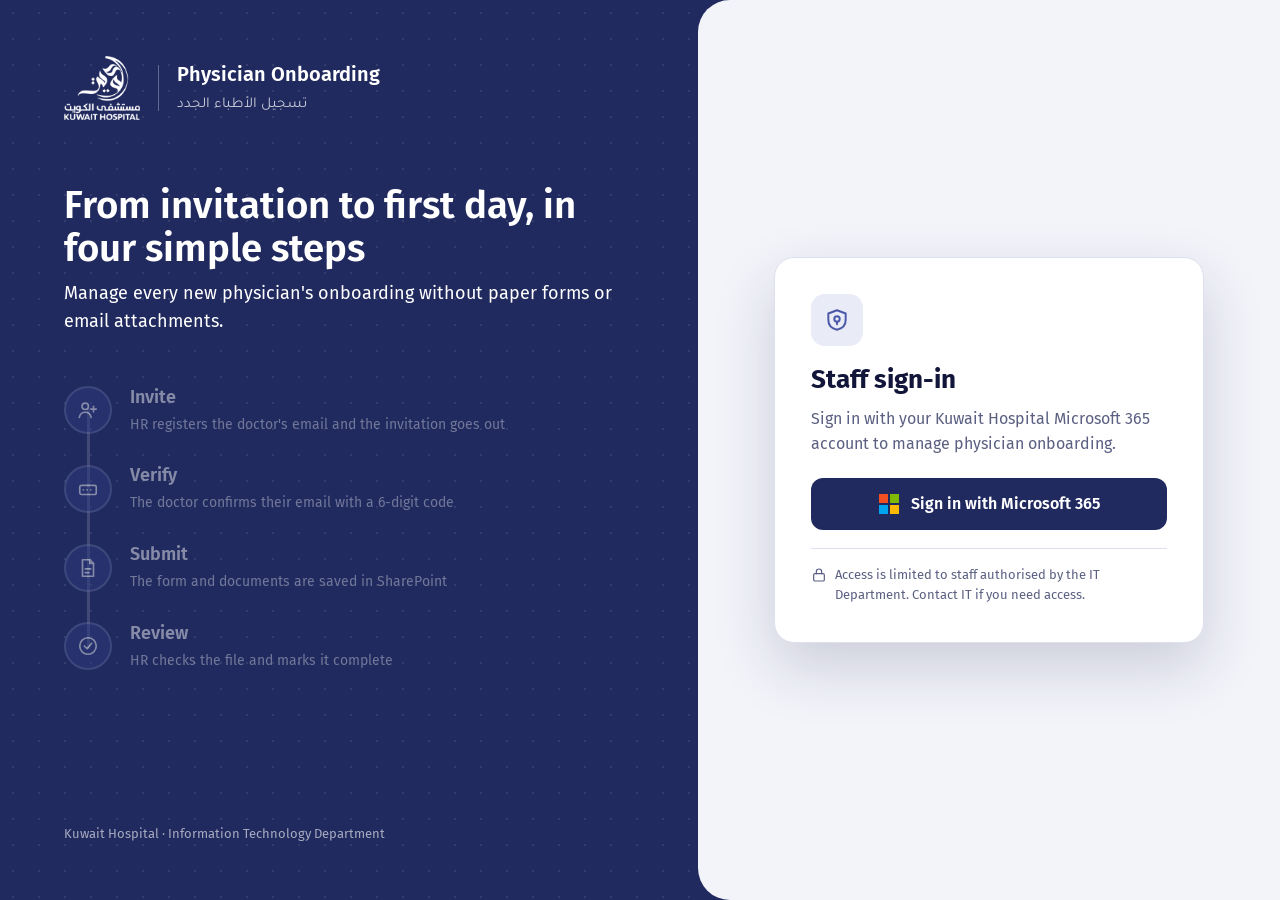
==== commit e29a8545: "Add files via upload" ====
--- a/hr.html
+++ b/hr.html
@@ -9,7 +9,7 @@
 <link rel="preconnect" href="https://fonts.googleapis.com">
 <link rel="preconnect" href="https://fonts.gstatic.com" crossorigin>
 <link href="https://fonts.googleapis.com/css2?family=Fira+Sans:wght@400;500;600;700&family=Tajawal:wght@400;500;700&display=swap" rel="stylesheet">
-<link rel="stylesheet" href="style.css?v=20261117i">
+<link rel="stylesheet" href="style.css?v=20261117l">
 <style>
 main.wide{max-width:1000px}
 .toolbar{display:flex;gap:10px;align-items:center;flex-wrap:wrap;margin-bottom:14px}
@@ -21,6 +21,30 @@
 </style>
 </head>
 <body class="staff">
+<section class="login" id="sLogin" aria-label="Staff sign-in">
+ <div class="lg-l">
+  <div class="lg-brand up"><img src="logo-white.png" alt="Kuwait Hospital"><div class="sep"></div><div><b>Physician Onboarding</b><span class="ar" lang="ar" dir="rtl">تسجيل الأطباء الجدد</span></div></div>
+  <h1 class="up" style="animation-delay:.1s">From invitation to first day, in four simple steps</h1>
+  <p class="lead up" style="animation-delay:.2s">Manage every new physician's onboarding without paper forms or email attachments.</p>
+  <div class="flow up" style="animation-delay:.3s"><div class="track"><i></i></div>
+   <div class="step s1"><em><svg width="22" height="22" viewBox="0 0 24 24" fill="none" stroke="currentColor" stroke-width="1.8" stroke-linecap="round" stroke-linejoin="round"><circle cx="9" cy="8" r="3.5"/><path d="M2.5 20c.8-3.5 3.4-5.5 6.5-5.5s5.7 2 6.5 5.5"/><path d="M18 8v6M15 11h6"/></svg></em><div><b>Invite</b><span>HR registers the doctor's email and the invitation goes out</span></div></div>
+   <div class="step s2"><em><svg width="22" height="22" viewBox="0 0 24 24" fill="none" stroke="currentColor" stroke-width="1.8" stroke-linecap="round" stroke-linejoin="round"><rect x="3" y="8" width="18" height="10" rx="2"/><path d="M7 13h.01M11 13h.01M15 13h.01"/></svg></em><div><b>Verify</b><span>The doctor confirms their email with a 6-digit code</span></div></div>
+   <div class="step s3"><em><svg width="22" height="22" viewBox="0 0 24 24" fill="none" stroke="currentColor" stroke-width="1.8" stroke-linecap="round" stroke-linejoin="round"><path d="M6 3h8l4 4v14H6z"/><path d="M14 3v4h4"/><path d="M9 13h6M9 17h4"/></svg></em><div><b>Submit</b><span>The form and documents are saved in SharePoint</span></div></div>
+   <div class="step s4"><em><svg width="22" height="22" viewBox="0 0 24 24" fill="none" stroke="currentColor" stroke-width="1.8" stroke-linecap="round" stroke-linejoin="round"><circle cx="12" cy="12" r="9"/><path d="m8 12 3 3 5-6"/></svg></em><div><b>Review</b><span>HR checks the file and marks it complete</span></div></div>
+  </div>
+  <div class="lg-ft">Kuwait Hospital · Information Technology Department</div>
+ </div>
+ <div class="lg-r">
+  <div class="lg-card up" style="animation-delay:.35s">
+   <div class="ico"><svg width="26" height="26" viewBox="0 0 24 24" fill="none" stroke="currentColor" stroke-width="1.8" stroke-linecap="round" stroke-linejoin="round"><path d="M12 3 4 6v6c0 5 3.5 8 8 9 4.5-1 8-4 8-9V6z"/><circle cx="12" cy="11" r="2.5"/><path d="M12 13.5V16"/></svg></div>
+   <h2>Staff sign-in</h2>
+   <p>Sign in with your Kuwait Hospital Microsoft 365 account to manage physician onboarding.</p>
+   <button class="btn ms" type="button" id="msBtn"><span class="spin"></span><i class="msl" aria-hidden="true"><b style="background:#F25022"></b><b style="background:#7FBA00"></b><b style="background:#00A4EF"></b><b style="background:#FFB900"></b></i><span>Sign in with Microsoft 365</span></button>
+   <div class="alert err" id="sErr"></div>
+   <div class="note"><svg width="16" height="16" viewBox="0 0 24 24" fill="none" stroke="currentColor" stroke-width="1.8" stroke-linecap="round" stroke-linejoin="round" aria-hidden="true"><rect x="4" y="10" width="16" height="11" rx="2"/><path d="M8 10V7a4 4 0 0 1 8 0v3"/></svg><span>Access is limited to staff authorised by the IT Department. Contact IT if you need access.</span></div>
+  </div>
+ </div>
+</section>
 <header class="cover hdr" id="hdr">
  <div class="top">
   <img src="logo-white.png" alt="Kuwait Hospital">
@@ -46,13 +70,6 @@
  <div class="pnl lnk"><h3>Quick links</h3><a id="qSub" href="#" target="_blank" rel="noopener">Submissions list</a><a id="qDocs" href="#" target="_blank" rel="noopener">Documents library</a><a id="qAcc" href="https://entra.microsoft.com/#view/Microsoft_AAD_IAM/StartboardApplicationsMenuBlade/~/AppAppsPreview" target="_blank" rel="noopener" style="display:none">Manage staff access</a></div>
 </aside>
 <div class="mid">
- <div class="gate" id="sLogin">
-  <div class="ico"><svg width="26" height="26" viewBox="0 0 24 24" fill="none" stroke="currentColor" stroke-width="1.8" stroke-linecap="round" stroke-linejoin="round"><path d="M12 3 4 6v6c0 5 3.5 8 8 9 4.5-1 8-4 8-9V6z"/><circle cx="12" cy="11" r="2.5"/><path d="M12 13.5V16"/></svg></div>
-  <h2>Staff sign-in</h2>
-  <p>This page is only for Kuwait Hospital staff authorized by the IT administrator. Sign in with your hospital Microsoft 365 account.</p>
-  <button class="btn" type="button" id="msBtn" style="margin-top:0"><span class="spin"></span><span>Sign in with Microsoft 365</span></button>
-  <div class="alert err" id="sErr"></div>
- </div>
 
  <div id="sApp" style="display:none">
   <div class="who"><span class="av" id="meAv"></span><span><b id="meN"></b><br><span style="color:var(--muted)" id="meE"></span></span><span class="role" id="meR"></span><button class="btn ghost" type="button" id="outBtn">Sign out</button></div>
@@ -85,9 +102,9 @@
 </aside>
 </main>
 <footer>Kuwait Hospital · مستشفى الكويت</footer>
-<script src="config.js?v=20261117i"></script>
+<script src="config.js?v=20261117l"></script>
 <script src="vendor/msal-browser.min.js"></script>
-<script src="hr.js?v=20261117i"></script>
-<script src="header.js?v=20261117i"></script>
+<script src="hr.js?v=20261117l"></script>
+<script src="header.js?v=20261117l"></script>
 </body>
 </html>
--- a/style.css
+++ b/style.css
@@ -288,7 +288,7 @@
 /* staff page */
 @media(min-width:1400px){
  .staff .hdr .top{max-width:1640px}
- .staff main.wide.three-col{max-width:1640px;display:grid;grid-template-columns:260px minmax(0,1fr) 340px;gap:22px;align-items:start}
+ .staff.app-on main.wide.three-col{max-width:1640px;display:grid;grid-template-columns:260px minmax(0,1fr) 340px;gap:22px;align-items:start}
  .staff.app-on .three-col .side{display:block;position:sticky;top:86px}
 }
 .stats{display:grid;grid-template-columns:1fr 1fr;gap:10px}
@@ -355,3 +355,44 @@
 @media(max-width:600px){.helpfab{right:14px;bottom:14px;padding:10px 14px}.helpfab small{display:none}}
 body:not(.staff) .prog{top:64px}
 @media(max-width:600px){body:not(.staff) .prog{top:56px}}
+
+/* ---------- staff sign-in screen (animated workflow) ---------- */
+.staff:not(.app-on) header.hdr,.staff:not(.app-on) .band,.staff:not(.app-on) main,.staff:not(.app-on) footer{display:none}
+.staff.app-on .login{display:none}
+.login{min-height:100vh;display:grid;grid-template-columns:1.2fr 1fr;background:var(--navy);color:#fff}
+.lg-l{padding:56px max(5vw,32px);display:flex;flex-direction:column;position:relative;overflow:hidden}
+.lg-l::before{content:"";position:absolute;inset:0;background-image:radial-gradient(rgba(255,255,255,.09) 1px,transparent 1px);background-size:26px 26px;animation:lgdrift 30s linear infinite}
+@keyframes lgdrift{to{background-position:260px 260px}}
+.lg-l>*{position:relative}
+.lg-brand{display:flex;align-items:center;gap:18px}.lg-brand img{height:64px;width:auto}.lg-brand .sep{width:1px;height:46px;background:rgba(255,255,255,.3)}
+.lg-brand b{display:block;font-size:20px;font-weight:600}.lg-brand span{opacity:.75;font-size:15px}
+.lg-l h1{font-size:clamp(30px,3vw,42px);line-height:1.12;font-weight:600;margin:64px 0 10px;max-width:640px}
+.lg-l .lead{opacity:.8;font-size:18px;max-width:580px;margin:0 0 48px}
+.flow{position:relative;max-width:720px}
+.flow .track{position:absolute;left:23px;top:24px;bottom:24px;width:3px;background:rgba(255,255,255,.15);border-radius:3px}
+.flow .track i{position:absolute;left:0;top:0;width:100%;background:#7FD1AE;border-radius:3px;animation:lgfill 6s ease-in-out infinite}
+@keyframes lgfill{0%{height:0}75%,100%{height:100%}}
+.step{display:flex;gap:18px;align-items:center;margin-bottom:26px;opacity:.45;animation:lglit 6s infinite}
+.step:last-child{margin-bottom:0}
+.step em{flex:none;width:48px;height:48px;border-radius:50%;display:grid;place-items:center;background:#2E3A80;border:2px solid rgba(255,255,255,.25);font-style:normal;color:#fff;animation:lgdot 6s infinite}
+.step b{display:block;font-size:18px;font-weight:600}.step span{opacity:.8;font-size:14px}
+.s1,.s1 em{animation-delay:0s}.s2,.s2 em{animation-delay:1.5s}.s3,.s3 em{animation-delay:3s}.s4,.s4 em{animation-delay:4.5s}
+@keyframes lglit{0%{opacity:.45}6%,40%{opacity:1}50%,100%{opacity:.45}}
+@keyframes lgdot{0%{background:#2E3A80}6%,40%{background:#7FD1AE;border-color:#7FD1AE;color:#16204F}50%,100%{background:#2E3A80;border-color:rgba(255,255,255,.25);color:#fff}}
+.lg-ft{margin-top:auto;opacity:.6;font-size:13px;padding-top:40px}
+.lg-r{display:grid;place-items:center;padding:40px;background:var(--bg);border-radius:32px 0 0 32px;color:var(--ink)}
+.lg-card{background:var(--card);border:1px solid var(--line);border-radius:20px;box-shadow:0 24px 60px rgba(20,26,70,.18);padding:36px;width:100%;max-width:430px}
+.lg-card .ico{width:52px;height:52px;border-radius:14px;background:var(--soft);display:grid;place-items:center;color:var(--accent)}
+.lg-card h2{margin:14px 0 6px;font-size:26px}.lg-card p{margin:0 0 22px;color:var(--muted)}
+.lg-card .ms{width:100%;justify-content:center;gap:12px;height:52px;margin:0;position:relative;overflow:hidden}
+.lg-card .ms::after{content:"";position:absolute;inset:0;background:linear-gradient(110deg,transparent 30%,rgba(255,255,255,.22) 50%,transparent 70%);transform:translateX(-100%);animation:lgshine 3.5s ease-in-out 1.5s infinite;pointer-events:none}
+@keyframes lgshine{0%,60%{transform:translateX(-100%)}100%{transform:translateX(100%)}}
+.msl{display:grid;grid-template-columns:9px 9px;gap:2px;font-style:normal}.msl b{width:9px;height:9px;display:block}
+.lg-card .alert{margin-top:14px}
+.lg-card .note{display:flex;gap:8px;align-items:flex-start;font-size:13px;color:var(--muted);margin-top:18px;padding-top:16px;border-top:1px solid var(--line)}
+.lg-card .note svg{flex:none;margin-top:2px}
+.up{opacity:0;transform:translateY(18px);animation:lgup .7s cubic-bezier(.2,.7,.2,1) forwards}
+@keyframes lgup{to{opacity:1;transform:none}}
+@media(max-width:900px){.login{grid-template-columns:1fr}.lg-r{border-radius:28px 28px 0 0;padding:28px 16px 40px}.lg-l{padding:32px 20px}.lg-l h1{margin-top:36px}.lg-l .lead{margin-bottom:32px}.lg-ft{display:none}}
+@media(prefers-reduced-motion:reduce){.login *,.login *::before,.login *::after{animation:none!important}.login .up{opacity:1;transform:none}.step{opacity:1}}
+@media(max-width:600px){.lg-card{padding:26px 22px}.lg-card .ms{padding:0 14px;font-size:15px;white-space:nowrap}}
